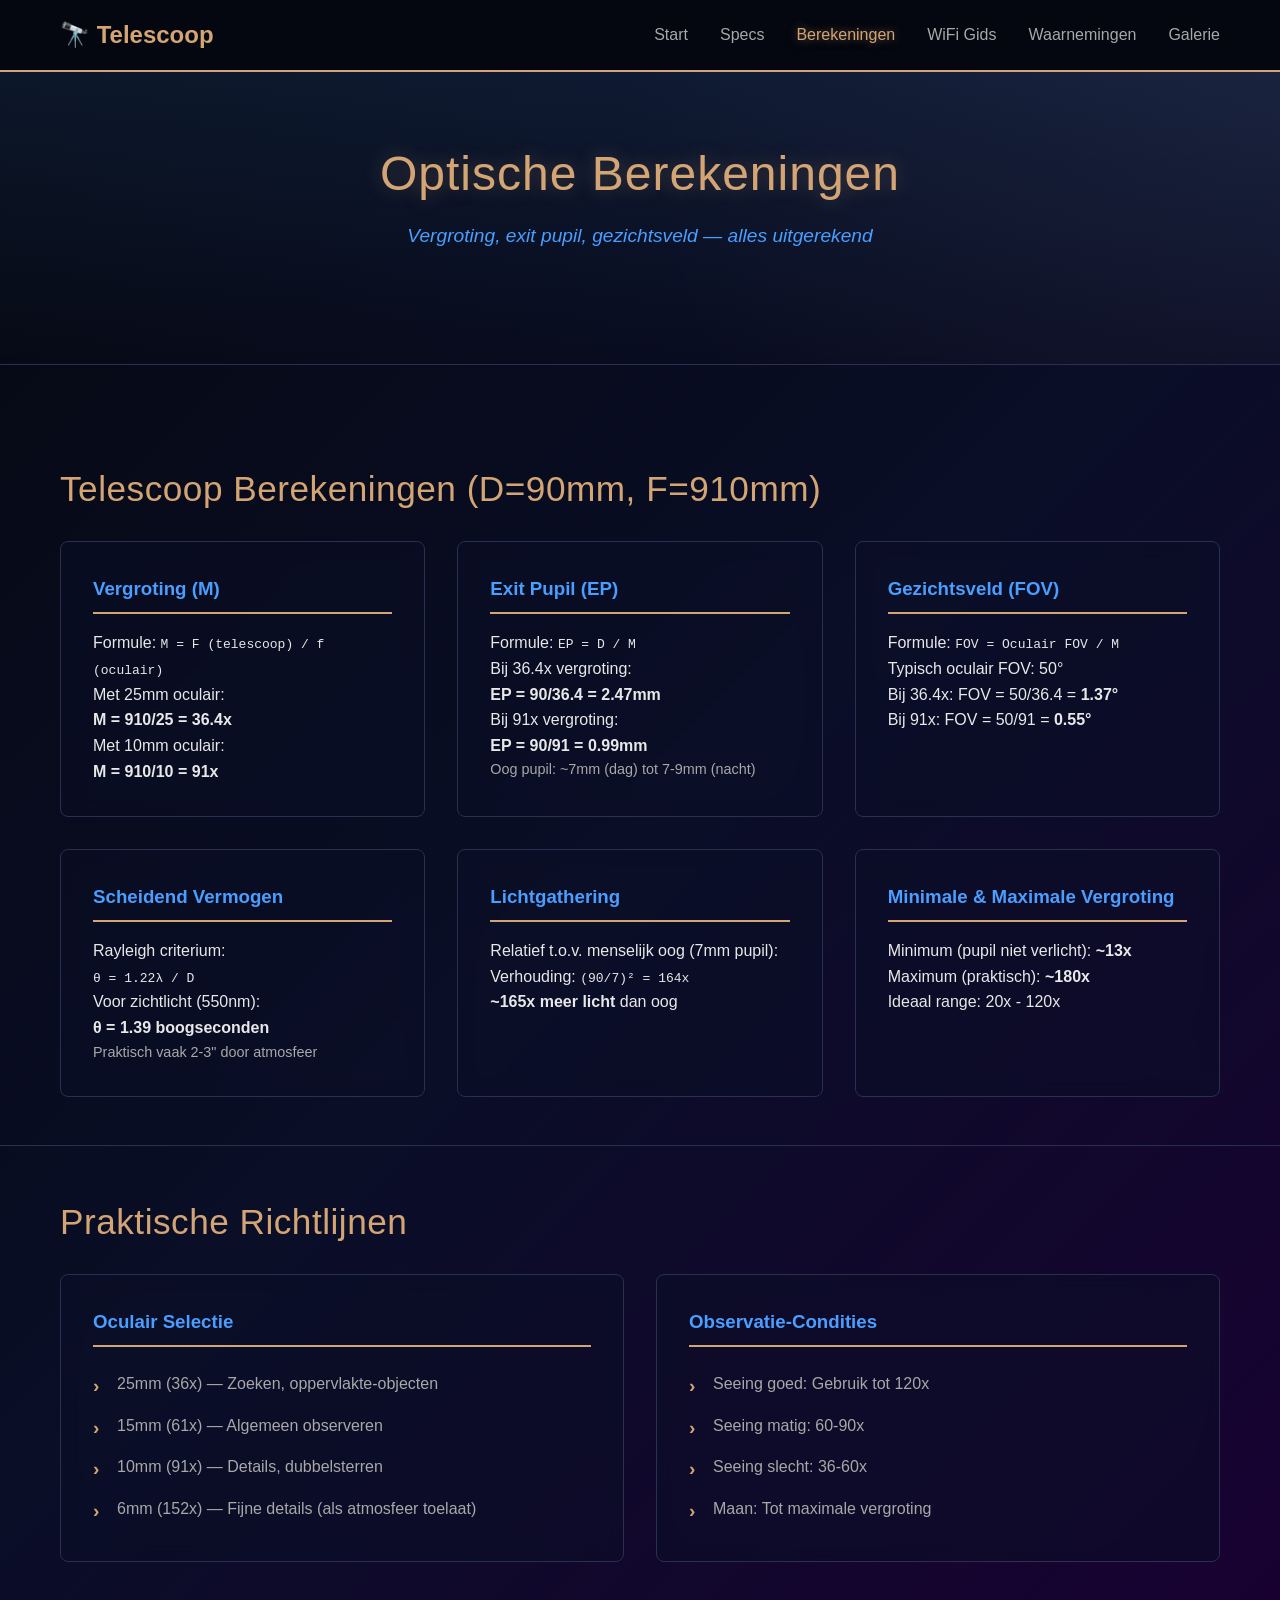
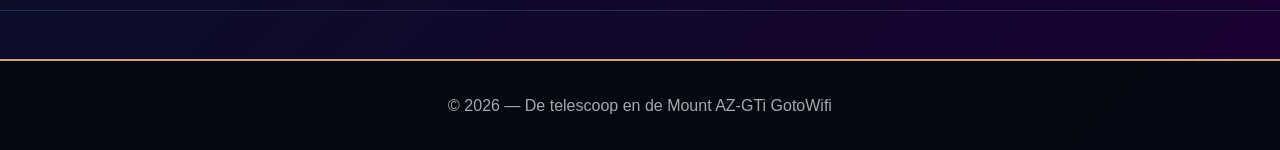
==== berekeningen.html @ b5322a61 "Initial telescoop-azgti site setup - Startpagina met specs overzicht - Berekeningen pagina (vergroti" ====
﻿<!DOCTYPE html>
<html lang="nl">
<head>
    <meta charset="UTF-8">
    <meta name="viewport" content="width=device-width, initial-scale=1.0">
    <title>Berekeningen — De telescoop en de Mount AZ-GTi GotoWifi</title>
    <link rel="stylesheet" href="css/style.css">
</head>
<body>
    <nav class="navbar">
        <div class="container">
            <div class="logo">🔭 Telescoop</div>
            <ul class="nav-links">
                <li><a href="index.html">Start</a></li>
                <li><a href="specs.html">Specs</a></li>
                <li><a href="berekeningen.html" class="active">Berekeningen</a></li>
                <li><a href="wifi-gids.html">WiFi Gids</a></li>
                <li><a href="waarnemingen.html">Waarnemingen</a></li>
                <li><a href="galerie.html">Galerie</a></li>
            </ul>
        </div>
    </nav>

    <header class="hero">
        <div class="container">
            <h1>Optische Berekeningen</h1>
            <p class="subtitle">Vergroting, exit pupil, gezichtsveld — alles uitgerekend</p>
        </div>
    </header>

    <main>
        <section>
            <div class="container">
                <h2>Telescoop Berekeningen (D=90mm, F=910mm)</h2>

                <div class="info-grid">
                    <div class="info-card">
                        <h3>Vergroting (M)</h3>
                        <p>Formule: <code>M = F (telescoop) / f (oculair)</code></p>
                        <p>Met 25mm oculair:<br><strong>M = 910/25 = 36.4x</strong></p>
                        <p>Met 10mm oculair:<br><strong>M = 910/10 = 91x</strong></p>
                    </div>

                    <div class="info-card">
                        <h3>Exit Pupil (EP)</h3>
                        <p>Formule: <code>EP = D / M</code></p>
                        <p>Bij 36.4x vergroting:<br><strong>EP = 90/36.4 = 2.47mm</strong></p>
                        <p>Bij 91x vergroting:<br><strong>EP = 90/91 = 0.99mm</strong></p>
                        <p style="font-size: 0.9rem; color: var(--text-muted);">Oog pupil: ~7mm (dag) tot 7-9mm (nacht)</p>
                    </div>

                    <div class="info-card">
                        <h3>Gezichtsveld (FOV)</h3>
                        <p>Formule: <code>FOV = Oculair FOV / M</code></p>
                        <p>Typisch oculair FOV: 50°</p>
                        <p>Bij 36.4x: FOV = 50/36.4 = <strong>1.37°</strong></p>
                        <p>Bij 91x: FOV = 50/91 = <strong>0.55°</strong></p>
                    </div>

                    <div class="info-card">
                        <h3>Scheidend Vermogen</h3>
                        <p>Rayleigh criterium:<br><code>θ = 1.22λ / D</code></p>
                        <p>Voor zichtlicht (550nm):<br><strong>θ = 1.39 boogseconden</strong></p>
                        <p style="font-size: 0.9rem; color: var(--text-muted);">Praktisch vaak 2-3" door atmosfeer</p>
                    </div>

                    <div class="info-card">
                        <h3>Lichtgathering</h3>
                        <p>Relatief t.o.v. menselijk oog (7mm pupil):</p>
                        <p>Verhouding: <code>(90/7)² = 164x</code></p>
                        <p><strong>~165x meer licht</strong> dan oog</p>
                    </div>

                    <div class="info-card">
                        <h3>Minimale & Maximale Vergroting</h3>
                        <p>Minimum (pupil niet verlicht): <strong>~13x</strong></p>
                        <p>Maximum (praktisch): <strong>~180x</strong></p>
                        <p>Ideaal range: 20x - 120x</p>
                    </div>
                </div>
            </div>
        </section>

        <section>
            <div class="container">
                <h2>Praktische Richtlijnen</h2>
                <div class="info-grid">
                    <div class="info-card">
                        <h3>Oculair Selectie</h3>
                        <ul style="list-style: none; padding: 0;">
                            <li>25mm (36x) — Zoeken, oppervlakte-objecten</li>
                            <li>15mm (61x) — Algemeen observeren</li>
                            <li>10mm (91x) — Details, dubbelsterren</li>
                            <li>6mm (152x) — Fijne details (als atmosfeer toelaat)</li>
                        </ul>
                    </div>

                    <div class="info-card">
                        <h3>Observatie-Condities</h3>
                        <ul style="list-style: none; padding: 0;">
                            <li>Seeing goed: Gebruik tot 120x</li>
                            <li>Seeing matig: 60-90x</li>
                            <li>Seeing slecht: 36-60x</li>
                            <li>Maan: Tot maximale vergroting</li>
                        </ul>
                    </div>
                </div>
            </div>
        </section>
    </main>

    <footer class="footer">
        <div class="container">
            <p>&copy; 2026 — De telescoop en de Mount AZ-GTi GotoWifi</p>
        </div>
    </footer>

    <script src="js/script.js"></script>
</body>
</html>
---- css/style.css ----
/* ===== DONKER NACHTMODUS THEMA ===== */

:root {
    --bg-dark: #0a0e27;
    --bg-darker: #050810;
    --bg-card: #1a1f3a;
    --accent-gold: #d4a574;
    --accent-blue: #4a9eff;
    --text-light: #e8e8e8;
    --text-muted: #a8a8a8;
    --border-color: #2a3050;
    --hover-bg: #242d4a;
}

* {
    margin: 0;
    padding: 0;
    box-sizing: border-box;
}

html {
    scroll-behavior: smooth;
}

body {
    font-family: 'Segoe UI', Tahoma, Geneva, Verdana, sans-serif;
    background: linear-gradient(135deg, var(--bg-darker) 0%, var(--bg-dark) 50%, #1a0033 100%);
    color: var(--text-light);
    line-height: 1.6;
    min-height: 100vh;
    display: flex;
    flex-direction: column;
}

.container {
    max-width: 1200px;
    margin: 0 auto;
    padding: 0 20px;
}

/* ===== NAVIGATIE ===== */

.navbar {
    background: rgba(5, 8, 16, 0.95);
    border-bottom: 2px solid var(--accent-gold);
    padding: 1rem 0;
    position: sticky;
    top: 0;
    z-index: 1000;
}

.navbar .container {
    display: flex;
    justify-content: space-between;
    align-items: center;
}

.logo {
    font-size: 1.5rem;
    font-weight: bold;
    color: var(--accent-gold);
}

.nav-links {
    display: flex;
    list-style: none;
    gap: 2rem;
}

.nav-links a {
    color: var(--text-muted);
    text-decoration: none;
    transition: color 0.3s ease;
    font-weight: 500;
}

.nav-links a:hover,
.nav-links a.active {
    color: var(--accent-gold);
    text-shadow: 0 0 10px rgba(212, 165, 116, 0.5);
}

/* ===== HERO SECTIE ===== */

.hero {
    background: linear-gradient(180deg, rgba(74, 158, 255, 0.1) 0%, transparent 100%),
                radial-gradient(circle at top right, rgba(212, 165, 116, 0.05) 0%, transparent 50%);
    padding: 4rem 0;
    text-align: center;
    border-bottom: 1px solid var(--border-color);
}

.hero h1 {
    font-size: 3rem;
    margin-bottom: 0.5rem;
    color: var(--accent-gold);
    text-shadow: 0 0 20px rgba(212, 165, 116, 0.3);
    font-weight: 300;
    letter-spacing: 1px;
}

.subtitle {
    font-size: 1.2rem;
    color: var(--accent-blue);
    margin-bottom: 3rem;
    font-style: italic;
}

.hero-specs {
    display: grid;
    grid-template-columns: repeat(auto-fit, minmax(250px, 1fr));
    gap: 2rem;
    margin-top: 2rem;
}

.spec-box {
    background: rgba(26, 31, 58, 0.6);
    border: 1px solid var(--border-color);
    border-radius: 8px;
    padding: 2rem;
    transition: all 0.3s ease;
    backdrop-filter: blur(10px);
}

.spec-box:hover {
    background: rgba(26, 31, 58, 0.9);
    border-color: var(--accent-gold);
    transform: translateY(-5px);
    box-shadow: 0 10px 30px rgba(212, 165, 116, 0.1);
}

.spec-icon {
    font-size: 2.5rem;
    margin-bottom: 1rem;
}

.spec-box h3 {
    color: var(--accent-gold);
    margin-bottom: 0.5rem;
}

.spec-box p {
    color: var(--text-muted);
    font-size: 0.95rem;
}

/* ===== MAIN CONTENT ===== */

main {
    flex: 1;
    padding: 3rem 0;
}

section {
    padding: 3rem 0;
    border-bottom: 1px solid var(--border-color);
}

h2 {
    font-size: 2.2rem;
    margin-bottom: 1.5rem;
    color: var(--accent-gold);
    font-weight: 300;
    letter-spacing: 0.5px;
}

h3 {
    color: var(--accent-blue);
    margin-bottom: 1rem;
}

/* ===== INTRO SECTIE ===== */

.intro {
    max-width: 800px;
    margin-left: auto;
    margin-right: auto;
}

.feature-list {
    list-style: none;
    margin-left: 0;
}

.feature-list li {
    padding: 0.75rem 0 0.75rem 2rem;
    position: relative;
    color: var(--text-muted);
}

.feature-list li::before {
    content: "✦";
    position: absolute;
    left: 0;
    color: var(--accent-gold);
    font-weight: bold;
}

/* ===== INFO GRID ===== */

.quick-info {
    background: rgba(26, 31, 58, 0.3);
}

.info-grid {
    display: grid;
    grid-template-columns: repeat(auto-fit, minmax(300px, 1fr));
    gap: 2rem;
}

.info-card {
    background: rgba(10, 14, 39, 0.5);
    border: 1px solid var(--border-color);
    border-radius: 8px;
    padding: 2rem;
    backdrop-filter: blur(10px);
    transition: all 0.3s ease;
}

.info-card:hover {
    background: rgba(26, 31, 58, 0.6);
    border-color: var(--accent-blue);
    box-shadow: 0 8px 20px rgba(74, 158, 255, 0.1);
}

.info-card h3 {
    color: var(--accent-blue);
    margin-bottom: 1rem;
    border-bottom: 2px solid var(--accent-gold);
    padding-bottom: 0.5rem;
}

.info-card ul {
    list-style: none;
}

.info-card li {
    padding: 0.5rem 0;
    color: var(--text-muted);
    padding-left: 1.5rem;
    position: relative;
}

.info-card li::before {
    content: "›";
    position: absolute;
    left: 0;
    color: var(--accent-gold);
    font-weight: bold;
    font-size: 1.2rem;
}

/* ===== CTA SECTIE ===== */

.cta {
    text-align: center;
    background: linear-gradient(135deg, rgba(74, 158, 255, 0.05) 0%, rgba(212, 165, 116, 0.05) 100%);
}

.cta-buttons {
    display: flex;
    gap: 1rem;
    justify-content: center;
    flex-wrap: wrap;
    margin-top: 2rem;
}

.btn {
    padding: 0.75rem 2rem;
    border-radius: 4px;
    text-decoration: none;
    font-weight: 500;
    transition: all 0.3s ease;
    border: 2px solid transparent;
    cursor: pointer;
}

.btn-primary {
    background: var(--accent-gold);
    color: var(--bg-dark);
    border-color: var(--accent-gold);
}

.btn-primary:hover {
    background: transparent;
    color: var(--accent-gold);
    box-shadow: 0 0 15px rgba(212, 165, 116, 0.3);
}

.btn-secondary {
    background: transparent;
    color: var(--accent-blue);
    border-color: var(--accent-blue);
}

.btn-secondary:hover {
    background: var(--accent-blue);
    color: var(--bg-dark);
    box-shadow: 0 0 15px rgba(74, 158, 255, 0.3);
}

/* ===== FOOTER ===== */

.footer {
    background: rgba(5, 8, 16, 0.95);
    border-top: 2px solid var(--accent-gold);
    padding: 2rem 0;
    text-align: center;
    color: var(--text-muted);
    margin-top: auto;
}

/* ===== RESPONSIVE ===== */

@media (max-width: 768px) {
    .hero h1 {
        font-size: 2rem;
    }

    .subtitle {
        font-size: 1rem;
    }

    .nav-links {
        gap: 1rem;
        font-size: 0.9rem;
    }

    h2 {
        font-size: 1.8rem;
    }

    .hero-specs {
        grid-template-columns: 1fr;
    }

    .info-grid {
        grid-template-columns: 1fr;
    }

    .cta-buttons {
        flex-direction: column;
    }

    .btn {
        width: 100%;
    }
}

/* ===== SCROLLBAR ===== */

::-webkit-scrollbar {
    width: 10px;
}

::-webkit-scrollbar-track {
    background: var(--bg-dark);
}

::-webkit-scrollbar-thumb {
    background: var(--accent-gold);
    border-radius: 5px;
}

::-webkit-scrollbar-thumb:hover {
    background: var(--accent-blue);
}
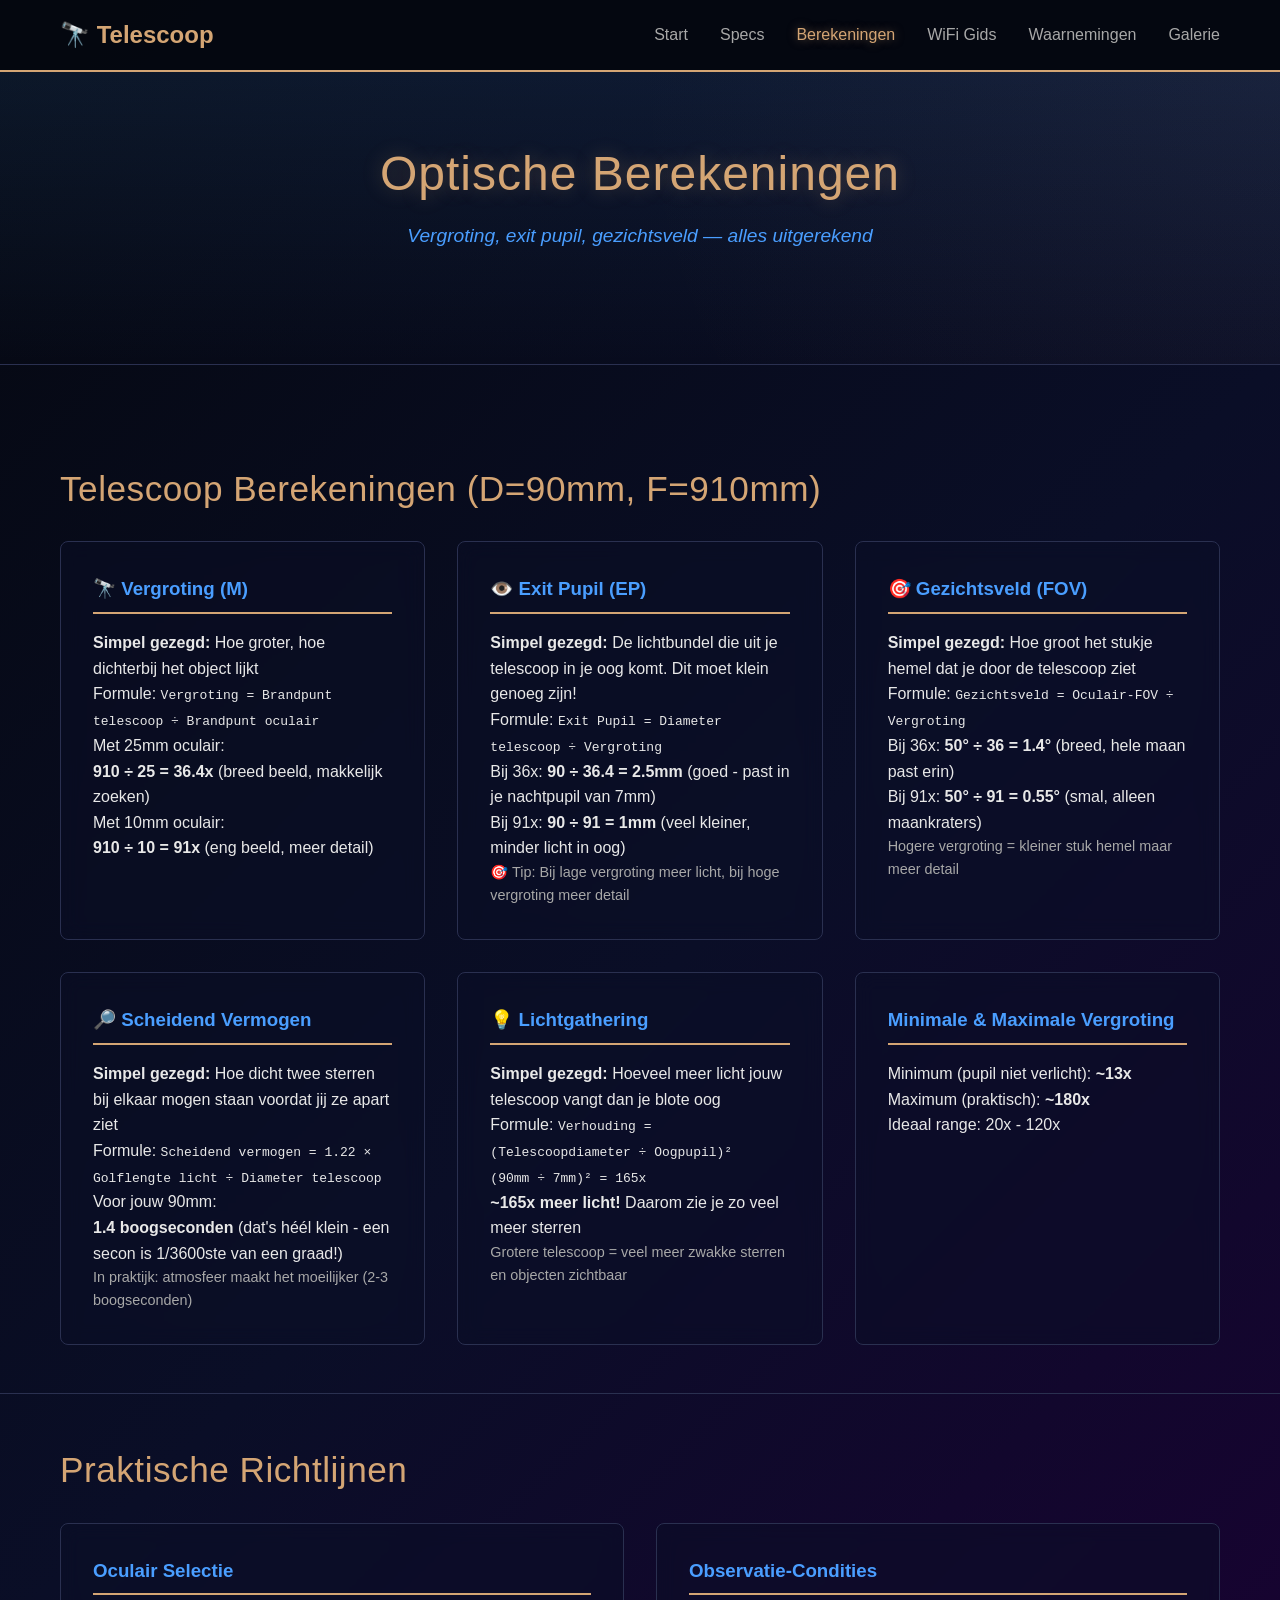
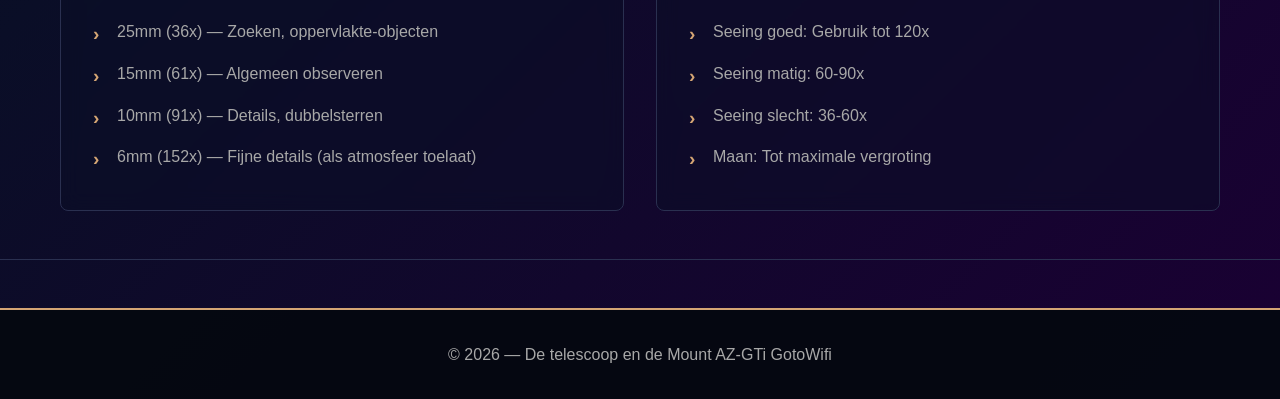
==== commit 4b18f172: "Simplify formulas with plain English explanations - Add 'Simpel gezegd' intro to each concept - Expl" ====
--- a/berekeningen.html
+++ b/berekeningen.html
@@ -35,40 +35,46 @@
 
                 <div class="info-grid">
                     <div class="info-card">
-                        <h3>Vergroting (M)</h3>
-                        <p>Formule: <code>M = F (telescoop) / f (oculair)</code></p>
-                        <p>Met 25mm oculair:<br><strong>M = 910/25 = 36.4x</strong></p>
-                        <p>Met 10mm oculair:<br><strong>M = 910/10 = 91x</strong></p>
+                        <h3>🔭 Vergroting (M)</h3>
+                        <p><strong>Simpel gezegd:</strong> Hoe groter, hoe dichterbij het object lijkt</p>
+                        <p>Formule: <code>Vergroting = Brandpunt telescoop ÷ Brandpunt oculair</code></p>
+                        <p>Met 25mm oculair:<br><strong>910 ÷ 25 = 36.4x</strong> (breed beeld, makkelijk zoeken)</p>
+                        <p>Met 10mm oculair:<br><strong>910 ÷ 10 = 91x</strong> (eng beeld, meer detail)</p>
                     </div>
 
                     <div class="info-card">
-                        <h3>Exit Pupil (EP)</h3>
-                        <p>Formule: <code>EP = D / M</code></p>
-                        <p>Bij 36.4x vergroting:<br><strong>EP = 90/36.4 = 2.47mm</strong></p>
-                        <p>Bij 91x vergroting:<br><strong>EP = 90/91 = 0.99mm</strong></p>
-                        <p style="font-size: 0.9rem; color: var(--text-muted);">Oog pupil: ~7mm (dag) tot 7-9mm (nacht)</p>
+                        <h3>👁️ Exit Pupil (EP)</h3>
+                        <p><strong>Simpel gezegd:</strong> De lichtbundel die uit je telescoop in je oog komt. Dit moet klein genoeg zijn!</p>
+                        <p>Formule: <code>Exit Pupil = Diameter telescoop ÷ Vergroting</code></p>
+                        <p>Bij 36x: <strong>90 ÷ 36.4 = 2.5mm</strong> (goed - past in je nachtpupil van 7mm)</p>
+                        <p>Bij 91x: <strong>90 ÷ 91 = 1mm</strong> (veel kleiner, minder licht in oog)</p>
+                        <p style="font-size: 0.9rem; color: var(--text-muted);">🎯 Tip: Bij lage vergroting meer licht, bij hoge vergroting meer detail</p>
                     </div>
 
                     <div class="info-card">
-                        <h3>Gezichtsveld (FOV)</h3>
-                        <p>Formule: <code>FOV = Oculair FOV / M</code></p>
-                        <p>Typisch oculair FOV: 50°</p>
-                        <p>Bij 36.4x: FOV = 50/36.4 = <strong>1.37°</strong></p>
-                        <p>Bij 91x: FOV = 50/91 = <strong>0.55°</strong></p>
+                        <h3>🎯 Gezichtsveld (FOV)</h3>
+                        <p><strong>Simpel gezegd:</strong> Hoe groot het stukje hemel dat je door de telescoop ziet</p>
+                        <p>Formule: <code>Gezichtsveld = Oculair-FOV ÷ Vergroting</code></p>
+                        <p>Bij 36x: <strong>50° ÷ 36 = 1.4°</strong> (breed, hele maan past erin)</p>
+                        <p>Bij 91x: <strong>50° ÷ 91 = 0.55°</strong> (smal, alleen maankraters)</p>
+                        <p style="font-size: 0.9rem; color: var(--text-muted);">Hogere vergroting = kleiner stuk hemel maar meer detail</p>
                     </div>
 
                     <div class="info-card">
-                        <h3>Scheidend Vermogen</h3>
-                        <p>Rayleigh criterium:<br><code>θ = 1.22λ / D</code></p>
-                        <p>Voor zichtlicht (550nm):<br><strong>θ = 1.39 boogseconden</strong></p>
-                        <p style="font-size: 0.9rem; color: var(--text-muted);">Praktisch vaak 2-3" door atmosfeer</p>
+                        <h3>🔎 Scheidend Vermogen</h3>
+                        <p><strong>Simpel gezegd:</strong> Hoe dicht twee sterren bij elkaar mogen staan voordat jij ze apart ziet</p>
+                        <p>Formule: <code>Scheidend vermogen = 1.22 × Golflengte licht ÷ Diameter telescoop</code></p>
+                        <p>Voor jouw 90mm:<br><strong>1.4 boogseconden</strong> (dat's héél klein - een secon is 1/3600ste van een graad!)</p>
+                        <p style="font-size: 0.9rem; color: var(--text-muted);">In praktijk: atmosfeer maakt het moeilijker (2-3 boogseconden)</p>
                     </div>
 
                     <div class="info-card">
-                        <h3>Lichtgathering</h3>
-                        <p>Relatief t.o.v. menselijk oog (7mm pupil):</p>
-                        <p>Verhouding: <code>(90/7)² = 164x</code></p>
-                        <p><strong>~165x meer licht</strong> dan oog</p>
+                        <h3>💡 Lichtgathering</h3>
+                        <p><strong>Simpel gezegd:</strong> Hoeveel meer licht jouw telescoop vangt dan je blote oog</p>
+                        <p>Formule: <code>Verhouding = (Telescoopdiameter ÷ Oogpupil)²</code></p>
+                        <p><code>(90mm ÷ 7mm)² = 165x</code></p>
+                        <p><strong>~165x meer licht!</strong> Daarom zie je zo veel meer sterren</p>
+                        <p style="font-size: 0.9rem; color: var(--text-muted);">Grotere telescoop = veel meer zwakke sterren en objecten zichtbaar</p>
                     </div>
 
                     <div class="info-card">
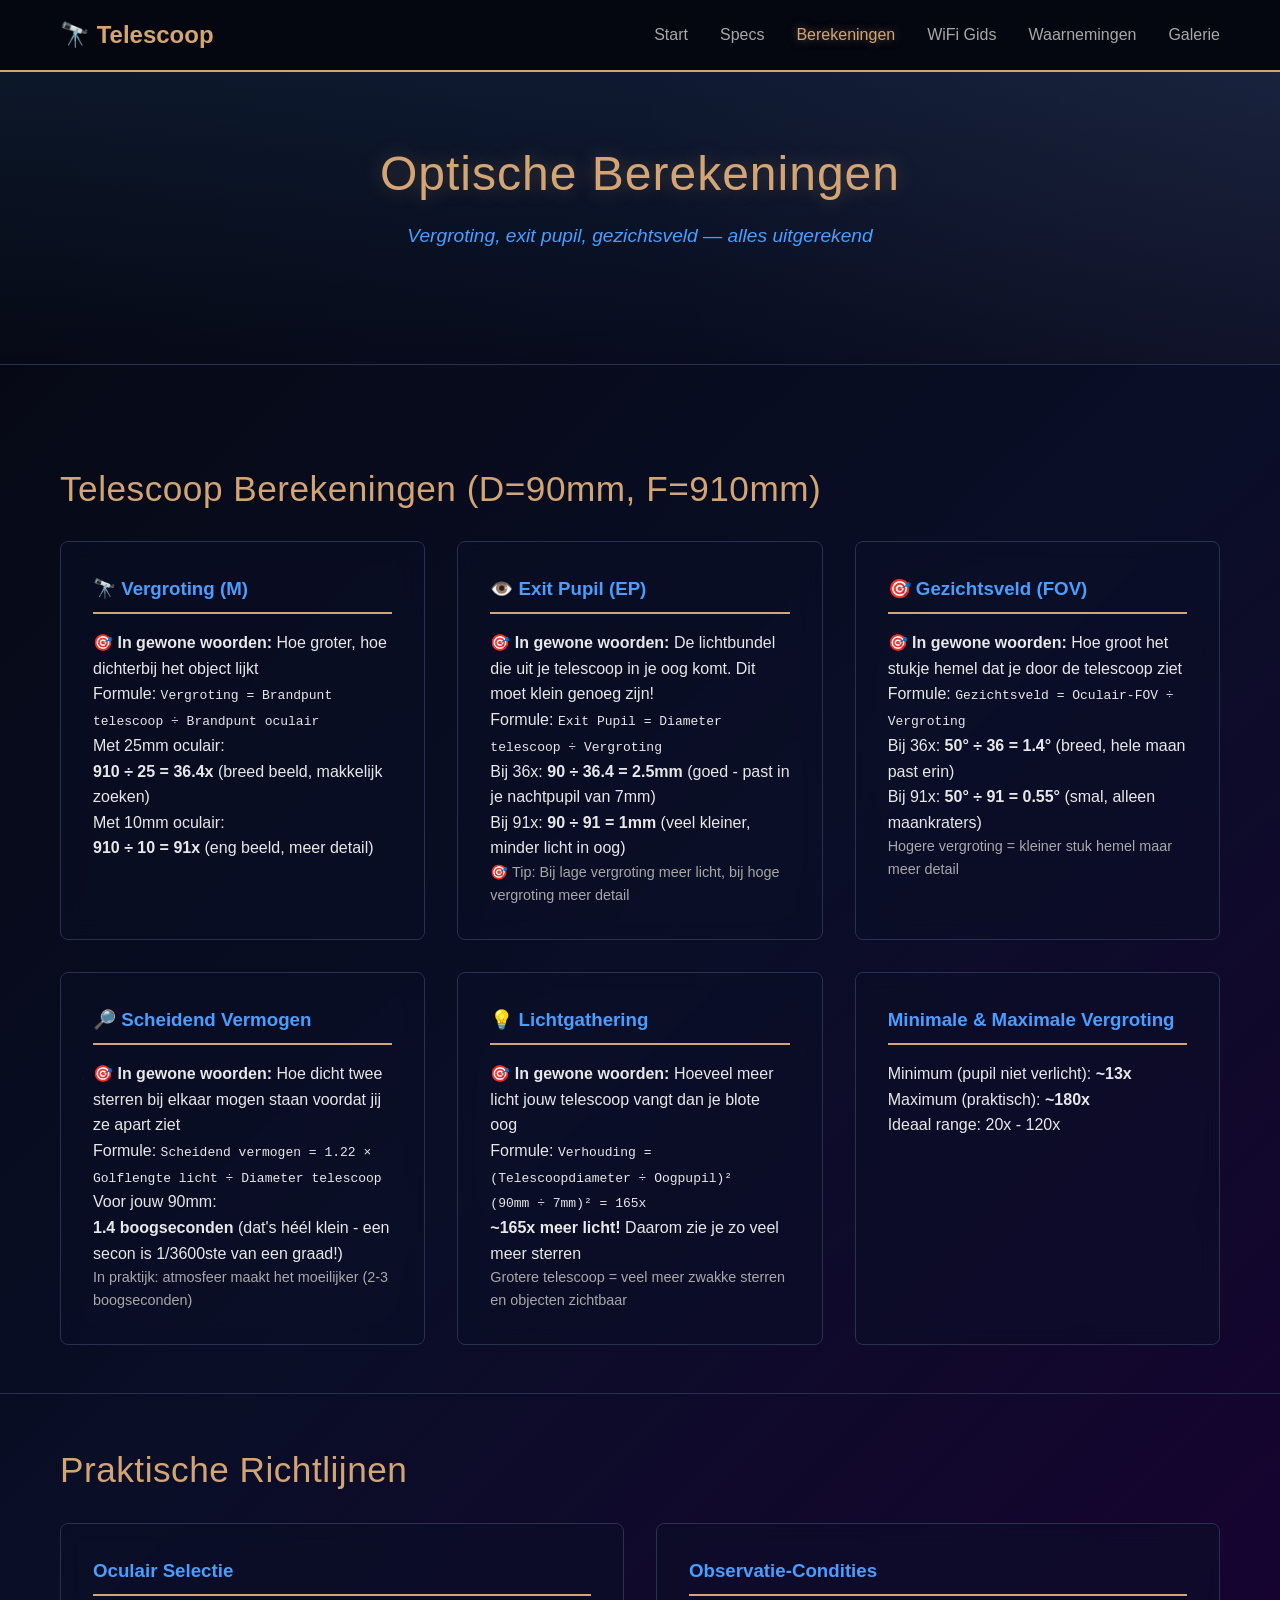
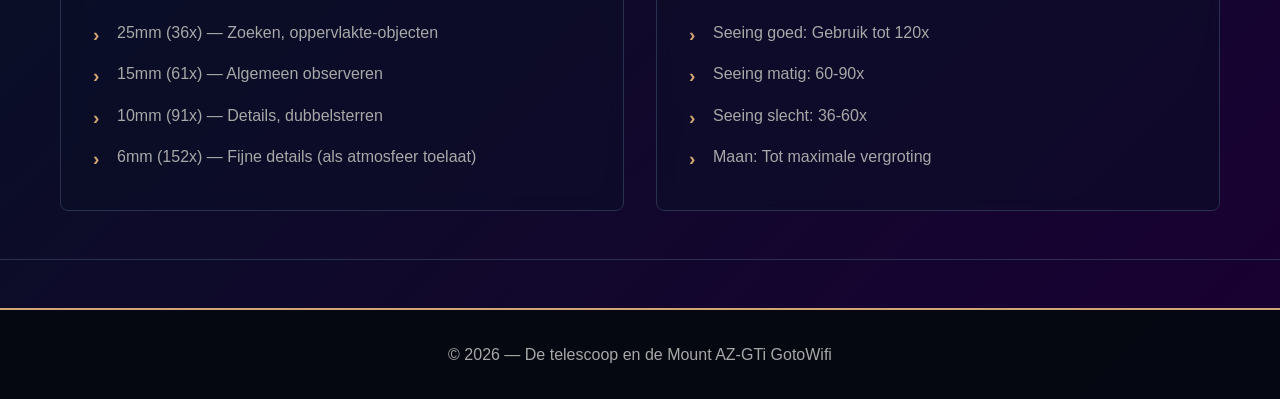
==== commit 0472e366: "Make formula explanations friendlier - Changed 'Simpel gezegd' to '🎯 In gewone woorden' - Warmer, mo" ====
--- a/berekeningen.html
+++ b/berekeningen.html
@@ -36,7 +36,7 @@
                 <div class="info-grid">
                     <div class="info-card">
                         <h3>🔭 Vergroting (M)</h3>
-                        <p><strong>Simpel gezegd:</strong> Hoe groter, hoe dichterbij het object lijkt</p>
+                        <p><strong>🎯 In gewone woorden:</strong> Hoe groter, hoe dichterbij het object lijkt</p>
                         <p>Formule: <code>Vergroting = Brandpunt telescoop ÷ Brandpunt oculair</code></p>
                         <p>Met 25mm oculair:<br><strong>910 ÷ 25 = 36.4x</strong> (breed beeld, makkelijk zoeken)</p>
                         <p>Met 10mm oculair:<br><strong>910 ÷ 10 = 91x</strong> (eng beeld, meer detail)</p>
@@ -44,7 +44,7 @@
 
                     <div class="info-card">
                         <h3>👁️ Exit Pupil (EP)</h3>
-                        <p><strong>Simpel gezegd:</strong> De lichtbundel die uit je telescoop in je oog komt. Dit moet klein genoeg zijn!</p>
+                        <p><strong>🎯 In gewone woorden:</strong> De lichtbundel die uit je telescoop in je oog komt. Dit moet klein genoeg zijn!</p>
                         <p>Formule: <code>Exit Pupil = Diameter telescoop ÷ Vergroting</code></p>
                         <p>Bij 36x: <strong>90 ÷ 36.4 = 2.5mm</strong> (goed - past in je nachtpupil van 7mm)</p>
                         <p>Bij 91x: <strong>90 ÷ 91 = 1mm</strong> (veel kleiner, minder licht in oog)</p>
@@ -53,7 +53,7 @@
 
                     <div class="info-card">
                         <h3>🎯 Gezichtsveld (FOV)</h3>
-                        <p><strong>Simpel gezegd:</strong> Hoe groot het stukje hemel dat je door de telescoop ziet</p>
+                        <p><strong>🎯 In gewone woorden:</strong> Hoe groot het stukje hemel dat je door de telescoop ziet</p>
                         <p>Formule: <code>Gezichtsveld = Oculair-FOV ÷ Vergroting</code></p>
                         <p>Bij 36x: <strong>50° ÷ 36 = 1.4°</strong> (breed, hele maan past erin)</p>
                         <p>Bij 91x: <strong>50° ÷ 91 = 0.55°</strong> (smal, alleen maankraters)</p>
@@ -62,7 +62,7 @@
 
                     <div class="info-card">
                         <h3>🔎 Scheidend Vermogen</h3>
-                        <p><strong>Simpel gezegd:</strong> Hoe dicht twee sterren bij elkaar mogen staan voordat jij ze apart ziet</p>
+                        <p><strong>🎯 In gewone woorden:</strong> Hoe dicht twee sterren bij elkaar mogen staan voordat jij ze apart ziet</p>
                         <p>Formule: <code>Scheidend vermogen = 1.22 × Golflengte licht ÷ Diameter telescoop</code></p>
                         <p>Voor jouw 90mm:<br><strong>1.4 boogseconden</strong> (dat's héél klein - een secon is 1/3600ste van een graad!)</p>
                         <p style="font-size: 0.9rem; color: var(--text-muted);">In praktijk: atmosfeer maakt het moeilijker (2-3 boogseconden)</p>
@@ -70,7 +70,7 @@
 
                     <div class="info-card">
                         <h3>💡 Lichtgathering</h3>
-                        <p><strong>Simpel gezegd:</strong> Hoeveel meer licht jouw telescoop vangt dan je blote oog</p>
+                        <p><strong>🎯 In gewone woorden:</strong> Hoeveel meer licht jouw telescoop vangt dan je blote oog</p>
                         <p>Formule: <code>Verhouding = (Telescoopdiameter ÷ Oogpupil)²</code></p>
                         <p><code>(90mm ÷ 7mm)² = 165x</code></p>
                         <p><strong>~165x meer licht!</strong> Daarom zie je zo veel meer sterren</p>
